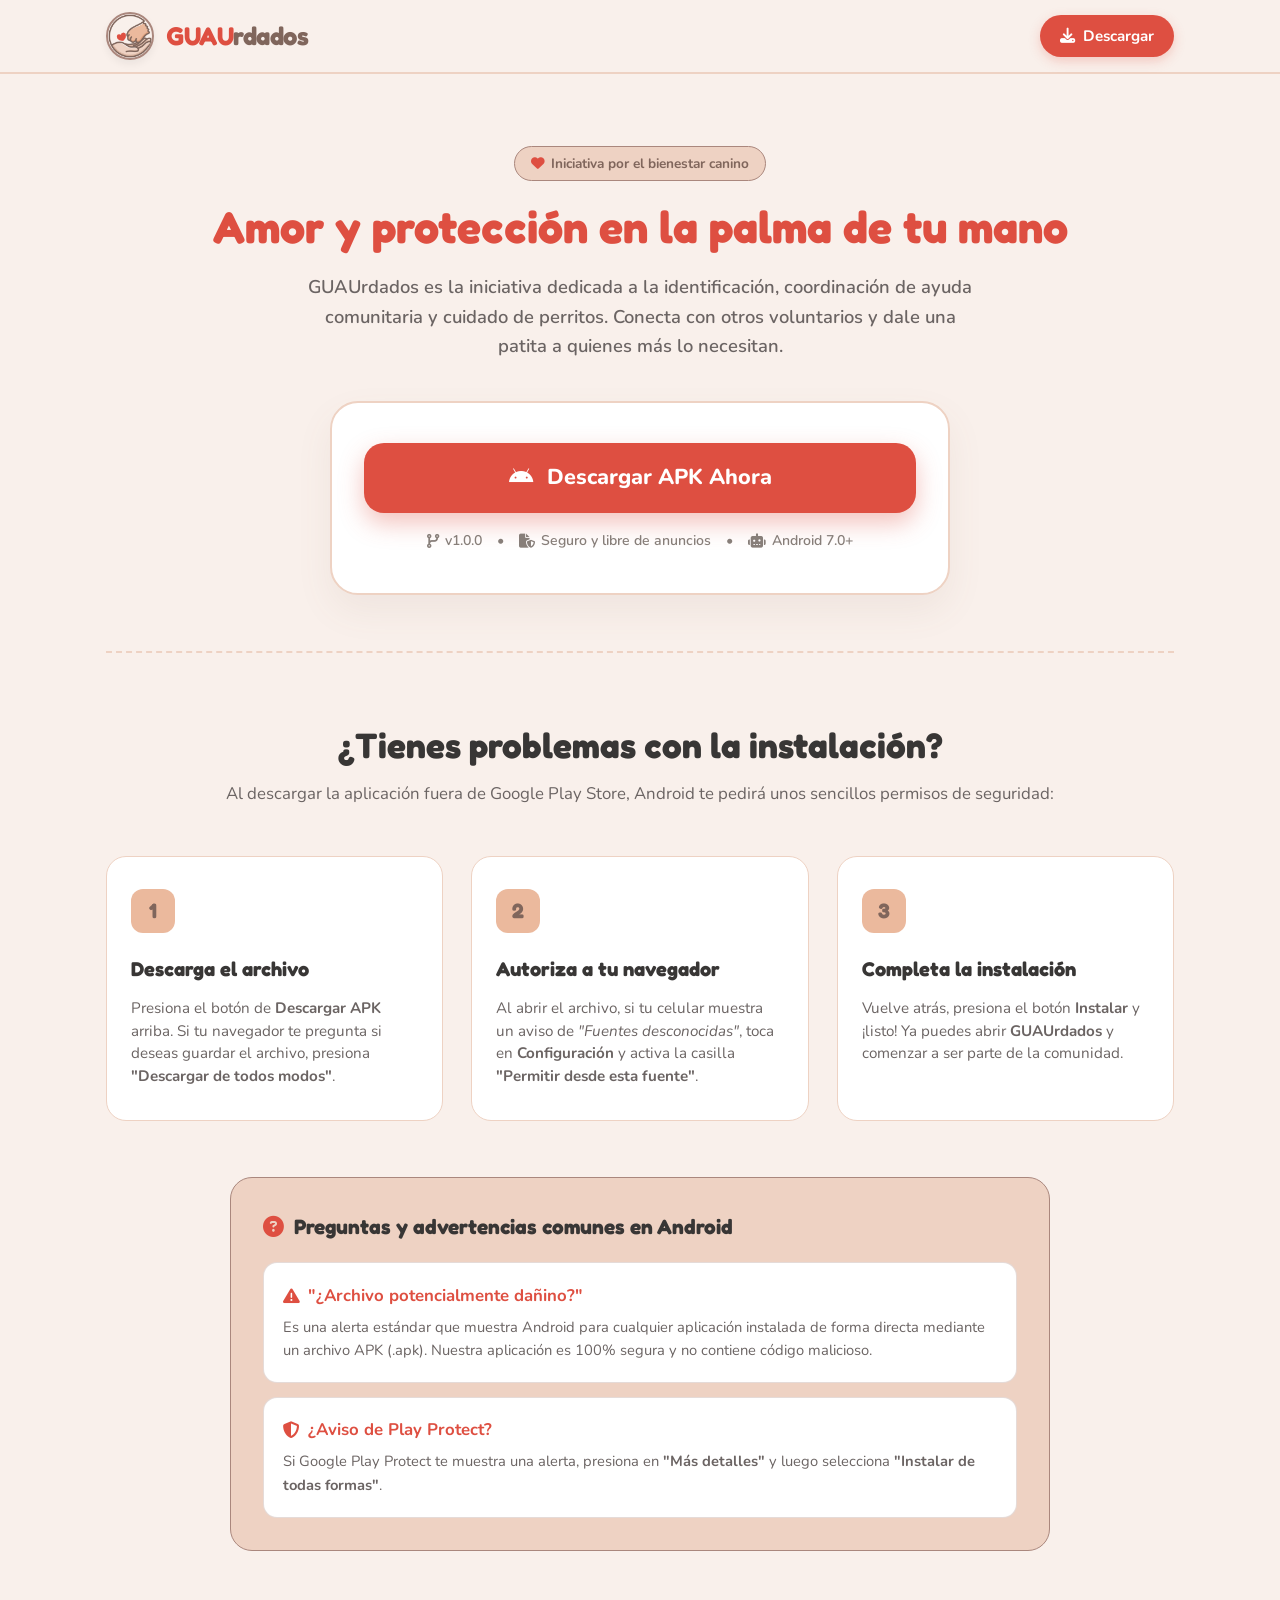
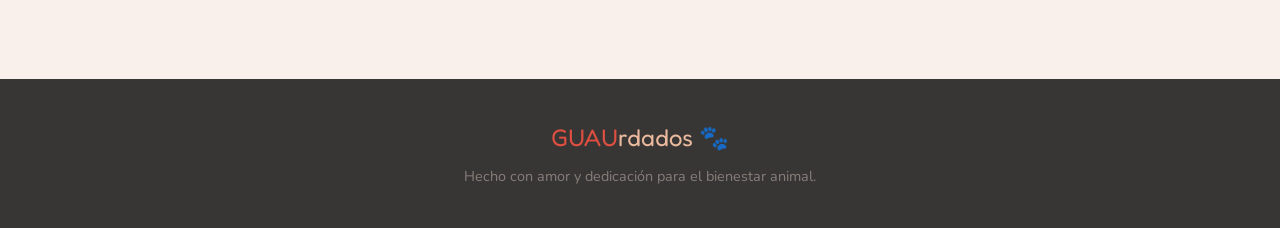
==== index.html @ b1b67083 "feat: initial commit web guaurdados" ====
<!DOCTYPE html>
<html lang="es">
<head>
  <meta charset="UTF-8">
  <meta name="viewport" content="width=device-width, initial-scale=1.0">
  <title>GUAUrdados - Descarga la App Móvil</title>
  <meta name="description" content="Descarga la aplicación oficial de GUAUrdados. Cuidado, rescate y protección para nuestros perritos.">
  
  <!-- Tipografía Google Fonts -->
  <link rel="preconnect" href="https://fonts.googleapis.com">
  <link rel="preconnect" href="https://fonts.gstatic.com" crossorigin>
  <link href="https://fonts.googleapis.com/css2?family=Fredoka:wght@400;600;700&family=Nunito:wght@400;600;700;800&display=swap" rel="stylesheet">
  <link rel="stylesheet" href="styles.css">
  <!-- Font Awesome para íconos -->
  <link rel="stylesheet" href="https://cdnjs.cloudflare.com/ajax/libs/font-awesome/6.4.0/css/all.min.css">

  </head>
<body>

  <!-- Barra de navegación -->
  <header class="navbar">
    <div class="container nav-container">
      <div class="brand-logo">
        <!-- Logo redondo de GUAUrdados -->
        <img src="imagotipo.png" alt="Logo GUAUrdados" class="brand-logo">
        <span class="brand-title brand-font"><span class="guau">GUAU</span><span class="rdados">rdados</span></span>
      </div>
      <a href="#descarga" class="nav-btn">
        <i class="fa-solid fa-download"></i>
        <span>Descargar</span>
      </a>
    </div>
  </header>

  <!-- Hero Section -->
  <main class="container">
    <section class="hero" id="descarga">
      <div class="hero-badge">
        <i class="fa-solid fa-heart" style="color: var(--color-title);"></i>
        Iniciativa por el bienestar canino
      </div>
      
      <h1 class="hero-title">Amor y protección en la palma de tu mano</h1>
      <p class="hero-description">
        GUAUrdados es la iniciativa dedicada a la identificación, coordinación de ayuda comunitaria y cuidado de perritos. Conecta con otros voluntarios y dale una patita a quienes más lo necesitan.
      </p>

      <!-- Tarjeta Principal de Descarga -->
      <div class="hero-card">
        <!-- Configura el atributo href con la ruta relativa de tu archivo .apk (ejemplo: app-release.apk) -->
        <a href="app-release.apk" download class="download-btn" id="btn-apk">
          <i class="fa-brands fa-android"></i>
          <span>Descargar APK Ahora</span>
        </a>

        <div class="download-meta">
          <span><i class="fa-solid fa-code-branch"></i> v1.0.0</span>
          <span>•</span>
          <span><i class="fa-solid fa-file-shield"></i> Seguro y libre de anuncios</span>
          <span>•</span>
          <span><i class="fa-solid fa-robot"></i> Android 7.0+</span>
        </div>
      </div>
    </section>

    <!-- Sección de Ayuda e Instalación -->
    <section class="install-section" id="ayuda">
      <div class="section-header">
        <h2>¿Tienes problemas con la instalación?</h2>
        <p>Al descargar la aplicación fuera de Google Play Store, Android te pedirá unos sencillos permisos de seguridad:</p>
      </div>

      <!-- Pasos explicativos -->
      <div class="steps-grid">
        <div class="step-card">
          <div class="step-number">1</div>
          <h3>Descarga el archivo</h3>
          <p>Presiona el botón de <strong>Descargar APK</strong> arriba. Si tu navegador te pregunta si deseas guardar el archivo, presiona <strong>"Descargar de todos modos"</strong>.</p>
        </div>

        <div class="step-card">
          <div class="step-number">2</div>
          <h3>Autoriza a tu navegador</h3>
          <p>Al abrir el archivo, si tu celular muestra un aviso de <em>"Fuentes desconocidas"</em>, toca en <strong>Configuración</strong> y activa la casilla <strong>"Permitir desde esta fuente"</strong>.</p>
        </div>

        <div class="step-card">
          <div class="step-number">3</div>
          <h3>Completa la instalación</h3>
          <p>Vuelve atrás, presiona el botón <strong>Instalar</strong> y ¡listo! Ya puedes abrir <strong>GUAUrdados</strong> y comenzar a ser parte de la comunidad.</p>
        </div>
      </div>

      <!-- Solución de advertencias frecuentes -->
      <div class="faq-box">
        <h3 class="faq-title">
          <i class="fa-solid fa-circle-question" style="color: var(--color-title);"></i>
          Preguntas y advertencias comunes en Android
        </h3>

        <div class="faq-item">
          <h4><i class="fa-solid fa-triangle-exclamation"></i> "¿Archivo potencialmente dañino?"</h4>
          <p>Es una alerta estándar que muestra Android para cualquier aplicación instalada de forma directa mediante un archivo APK (.apk). Nuestra aplicación es 100% segura y no contiene código malicioso.</p>
        </div>

        <div class="faq-item">
          <h4><i class="fa-solid fa-shield-halved"></i> ¿Aviso de Play Protect?</h4>
          <p>Si Google Play Protect te muestra una alerta, presiona en <strong>"Más detalles"</strong> y luego selecciona <strong>"Instalar de todas formas"</strong>.</p>
        </div>
      </div>
    </section>
  </main>

  <!-- Footer -->
  <footer>
    <div class="container">
      <div class="footer-logo brand-font">
        <span class="guau">GUAU</span><span class="rdados">rdados</span> 🐾
      </div>
      <p class="footer-text">Hecho con amor y dedicación para el bienestar animal.</p>
    </div>
  </footer>

</body>
</html>
---- styles.css ----
/* Variables de la paleta oficial */
:root {
    --color-title: #de4f41;       /* Títulos principales */
    --color-subtitle: #383635;    /* Subtítulos */
    --color-text: #6b6463;        /* Texto plano */
    --color-1: #877e79;           /* Color 1 */
    --color-2: #80665c;           /* Color 2 */
    --color-3: #aa877d;           /* Color 3 */
    --color-btn-forum: #ebb99d;   /* Fondos y botón foro */
    --color-5: #eed2c3;           /* Color 5 */
    --color-bg-light: #f9f0eb;    /* Color 6 (Fondo general) */
    --color-white: #ffffff;       /* Color 7 */
}

* {
    box-sizing: border-box;
    margin: 0;
    padding: 0;
}

body {
    font-family: 'Nunito', sans-serif;
    background-color: var(--color-bg-light);
    color: var(--color-text);
    line-height: 1.6;
    overflow-x: hidden;
}

h1, h2, h3, .brand-font {
    font-family: 'Fredoka', cursive, sans-serif;
}

a {
    text-decoration: none;
    color: inherit;
}

/* Container base */
.container {
    width: 90%;
    max-width: 1100px;
    margin: 0 auto;
    padding: 0 1rem;
}

/* Navbar */
.navbar {
    position: sticky;
    top: 0;
    background: rgba(249, 240, 235, 0.95);
    backdrop-filter: blur(10px);
    z-index: 1000;
    border-bottom: 2px solid var(--color-5);
    padding: 0.75rem 0;
}

.nav-container {
    display: flex;
    justify-content: space-between;
    align-items: center;
}

.brand-logo {
    display: flex;
    align-items: center;
    gap: 12px;
}

.brand-logo img {
    width: 48px;
    height: 48px;
    border-radius: 50%;
    object-fit: cover;
    border: 2px solid var(--color-3);
    box-shadow: 0 4px 8px rgba(0,0,0,0.06);
}

.brand-title {
    font-size: 1.6rem;
    font-weight: 700;
    letter-spacing: -0.5px;
}

.brand-title .guau {
    color: var(--color-title);
}

.brand-title .rdados {
    color: var(--color-2);
}

.nav-btn {
    background-color: var(--color-title);
    color: var(--color-white);
    padding: 0.55rem 1.25rem;
    border-radius: 999px;
    font-weight: 700;
    font-size: 0.95rem;
    display: inline-flex;
    align-items: center;
    gap: 8px;
    transition: all 0.25s ease;
    box-shadow: 0 4px 12px rgba(222, 79, 65, 0.25);
}

.nav-btn:hover {
    background-color: #cb4033;
    transform: translateY(-2px);
    box-shadow: 0 6px 16px rgba(222, 79, 65, 0.35);
}

/* Hero Section */
.hero {
    padding: 4.5rem 0 3.5rem;
    text-align: center;
    position: relative;
}

.hero-badge {
    display: inline-flex;
    align-items: center;
    gap: 6px;
    background-color: var(--color-5);
    color: var(--color-2);
    font-weight: 700;
    font-size: 0.85rem;
    padding: 0.35rem 1rem;
    border-radius: 50px;
    margin-bottom: 1.25rem;
    border: 1px solid var(--color-3);
}

.hero-title {
    font-size: 2.8rem;
    color: var(--color-title);
    margin-bottom: 1.25rem;
    line-height: 1.15;
}

.hero-description {
    font-size: 1.15rem;
    color: var(--color-text);
    max-width: 680px;
    margin: 0 auto 2.5rem;
    font-weight: 600;
}

.hero-card {
    background: var(--color-white);
    border: 2px solid var(--color-5);
    border-radius: 28px;
    padding: 2.5rem 2rem;
    max-width: 620px;
    margin: 0 auto;
    box-shadow: 0 16px 36px rgba(128, 102, 92, 0.08);
    position: relative;
}

.download-btn {
    background-color: var(--color-title);
    color: var(--color-white);
    display: flex;
    align-items: center;
    justify-content: center;
    gap: 14px;
    font-size: 1.35rem;
    font-weight: 800;
    padding: 1.1rem 2rem;
    border-radius: 20px;
    box-shadow: 0 10px 24px rgba(222, 79, 65, 0.35);
    transition: all 0.25s ease;
    cursor: pointer;
    border: none;
    width: 100%;
}

.download-btn:hover {
    background-color: #cb4033;
    transform: translateY(-3px);
    box-shadow: 0 14px 28px rgba(222, 79, 65, 0.45);
}

.download-meta {
    display: flex;
    justify-content: center;
    align-items: center;
    gap: 15px;
    margin-top: 1.1rem;
    font-size: 0.88rem;
    color: var(--color-1);
    font-weight: 600;
}

.download-meta span {
    display: flex;
    align-items: center;
    gap: 6px;
}

/* Section: Instalación */
.install-section {
    padding: 4rem 0;
    border-top: 2px dashed var(--color-5);
}

.section-header {
    text-align: center;
    margin-bottom: 3rem;
}

.section-header h2 {
    font-size: 2.2rem;
    color: var(--color-subtitle);
    margin-bottom: 0.5rem;
}

.section-header p {
    color: var(--color-text);
    font-size: 1.05rem;
}

/* Steps Grid */
.steps-grid {
    display: grid;
    grid-template-columns: repeat(auto-fit, minmax(280px, 1fr));
    gap: 1.75rem;
    margin-bottom: 3.5rem;
}

.step-card {
    background: var(--color-white);
    border-radius: 20px;
    padding: 2rem 1.5rem;
    border: 1.5px solid var(--color-5);
    position: relative;
    transition: transform 0.2s ease;
    display: flex;
    flex-direction: column;
    align-items: flex-start;
}

.step-card:hover {
    transform: translateY(-4px);
    border-color: var(--color-btn-forum);
}

.step-number {
    width: 44px;
    height: 44px;
    background: var(--color-btn-forum);
    color: var(--color-2);
    border-radius: 12px;
    display: flex;
    align-items: center;
    justify-content: center;
    font-size: 1.3rem;
    font-weight: 800;
    margin-bottom: 1.25rem;
    font-family: 'Fredoka', cursive;
}

.step-card h3 {
    font-size: 1.25rem;
    color: var(--color-subtitle);
    margin-bottom: 0.75rem;
}

.step-card p {
    font-size: 0.95rem;
    color: var(--color-text);
    line-height: 1.5;
}

/* FAQ / Troubleshooting */
.faq-box {
    background: var(--color-5);
    border-radius: 22px;
    padding: 2rem;
    max-width: 820px;
    margin: 0 auto;
    border: 1.5px solid var(--color-3);
}

.faq-title {
    font-size: 1.3rem;
    color: var(--color-subtitle);
    margin-bottom: 1.2rem;
    display: flex;
    align-items: center;
    gap: 10px;
}

.faq-item {
    background: var(--color-white);
    padding: 1.2rem;
    border-radius: 14px;
    margin-bottom: 0.85rem;
    border: 1px solid rgba(170, 135, 125, 0.3);
}

.faq-item:last-child {
    margin-bottom: 0;
}

.faq-item h4 {
    font-size: 1.05rem;
    color: var(--color-title);
    margin-bottom: 0.4rem;
    display: flex;
    align-items: center;
    gap: 8px;
}

.faq-item p {
    font-size: 0.92rem;
    color: var(--color-text);
}

/* Footer */
footer {
    background-color: var(--color-subtitle);
    color: var(--color-5);
    padding: 2.5rem 0;
    text-align: center;
    margin-top: 4rem;
}

.footer-logo {
    font-size: 1.5rem;
    margin-bottom: 0.5rem;
}

.footer-logo .guau {
    color: var(--color-title);
}

.footer-logo .rdados {
    color: var(--color-btn-forum);
}

.footer-text {
    font-size: 0.9rem;
    color: var(--color-1);
}

/* Responsive */
@media (max-width: 640px) {
    .hero-title {
    font-size: 2.1rem;
    }
    .hero-card {
    padding: 1.75rem 1.25rem;
    }
    .download-btn {
    font-size: 1.15rem;
    padding: 0.95rem 1.2rem;
    }
}
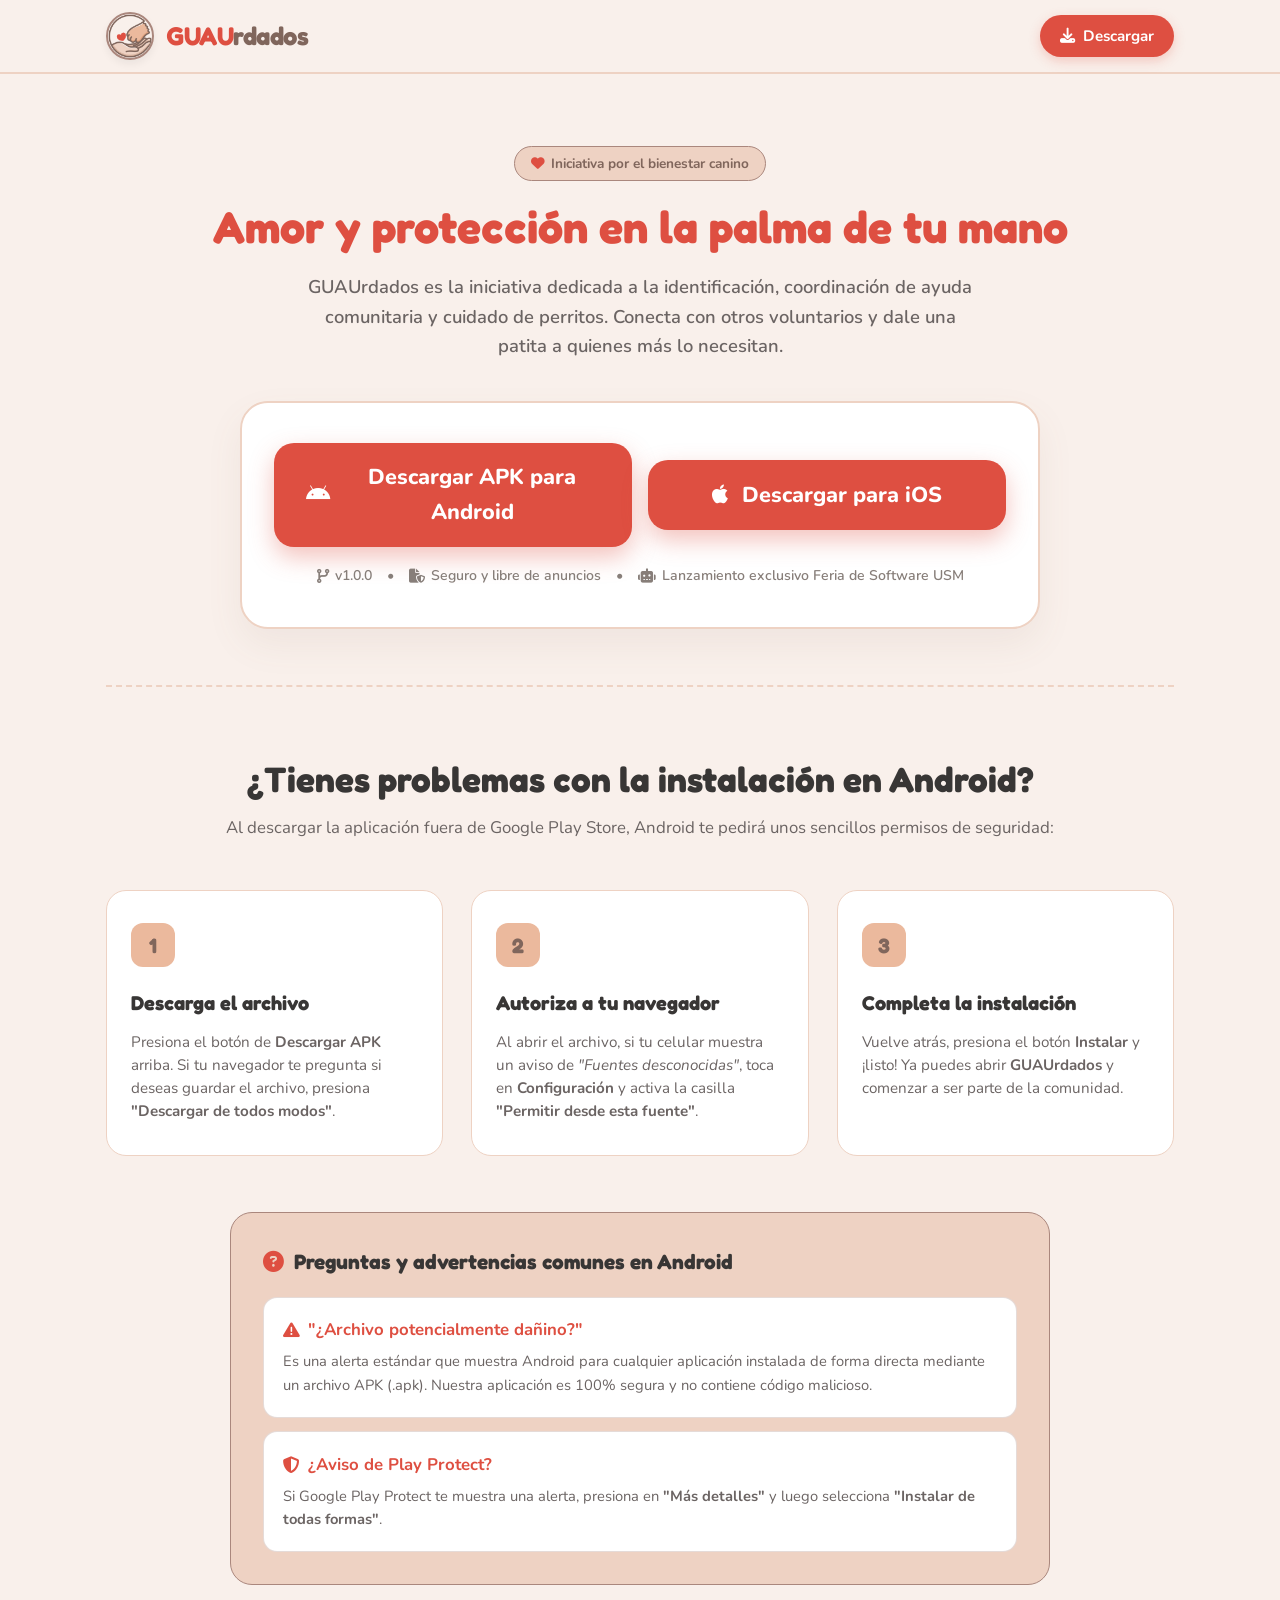
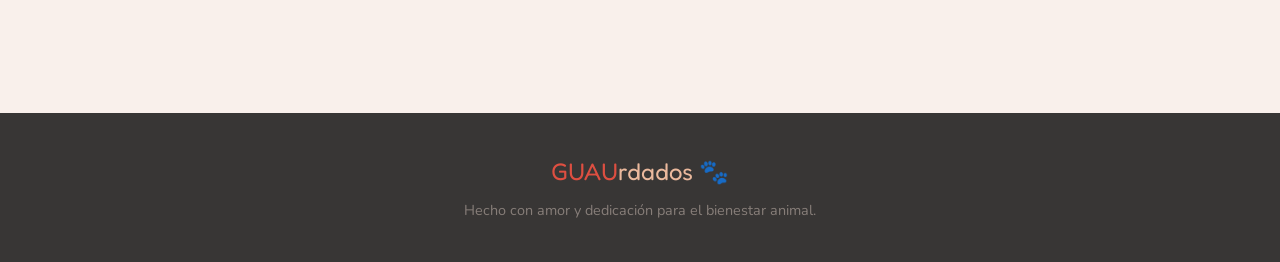
==== commit cf01cb0c: "actualización botones para android y ios" ====
--- a/index.html
+++ b/index.html
@@ -47,18 +47,24 @@
 
       <!-- Tarjeta Principal de Descarga -->
       <div class="hero-card">
-        <!-- Configura el atributo href con la ruta relativa de tu archivo .apk (ejemplo: app-release.apk) -->
-        <a href="app-release.apk" download class="download-btn" id="btn-apk">
-          <i class="fa-brands fa-android"></i>
-          <span>Descargar APK Ahora</span>
-        </a>
+        <!-- Contenedor para los botones en línea -->
+        <div class="download-buttons-container">
+          <a href="app-release.apk" download class="download-btn" id="btn-android">
+            <i class="fa-brands fa-android"></i>
+            <span>Descargar APK para Android</span>
+          </a>
+          <a href="#" download class="download-btn" id="btn-ios">
+            <i class="fa-brands fa-apple"></i>
+            <span>Descargar para iOS</span>
+          </a>
+        </div>
 
         <div class="download-meta">
           <span><i class="fa-solid fa-code-branch"></i> v1.0.0</span>
           <span>•</span>
           <span><i class="fa-solid fa-file-shield"></i> Seguro y libre de anuncios</span>
           <span>•</span>
-          <span><i class="fa-solid fa-robot"></i> Android 7.0+</span>
+          <span><i class="fa-solid fa-robot"></i> Lanzamiento exclusivo Feria de Software USM</span>
         </div>
       </div>
     </section>
@@ -66,7 +72,7 @@
     <!-- Sección de Ayuda e Instalación -->
     <section class="install-section" id="ayuda">
       <div class="section-header">
-        <h2>¿Tienes problemas con la instalación?</h2>
+        <h2>¿Tienes problemas con la instalación en Android?</h2>
         <p>Al descargar la aplicación fuera de Google Play Store, Android te pedirá unos sencillos permisos de seguridad:</p>
       </div>
 
--- a/styles.css
+++ b/styles.css
@@ -150,14 +150,25 @@
     border: 2px solid var(--color-5);
     border-radius: 28px;
     padding: 2.5rem 2rem;
-    max-width: 620px;
+    max-width: 800px;
     margin: 0 auto;
     box-shadow: 0 16px 36px rgba(128, 102, 92, 0.08);
     position: relative;
 }
 
-.download-btn {
+/* Contenedor flex para poner los botones lado a lado */
+.download-buttons-container {
+    display: flex;
+    gap: 16px; /* Espacio entre los botones */
+    width: 100%;
+    justify-content: center;
+    align-items: center;
+}
+
+.download-buttons-container .download-btn {
     background-color: var(--color-title);
+    flex: 1;
+    text-align: center;
     color: var(--color-white);
     display: flex;
     align-items: center;
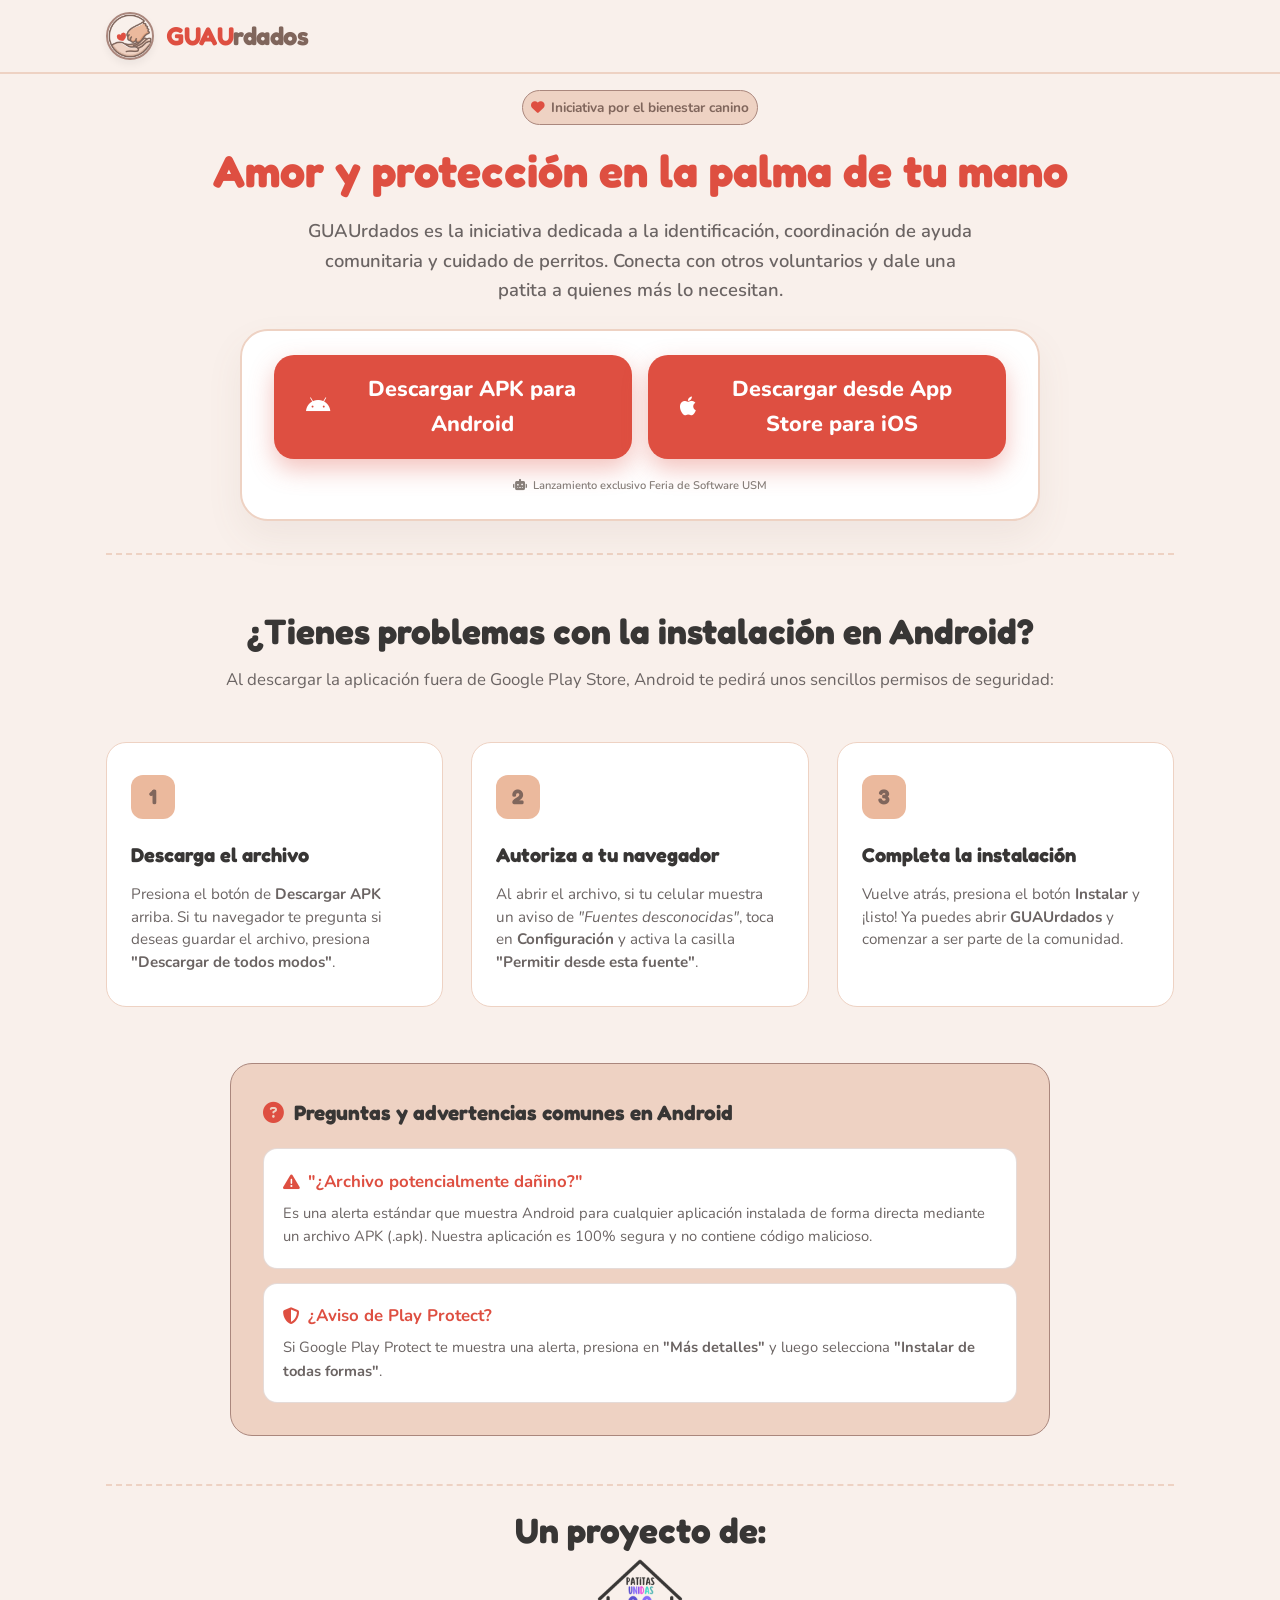
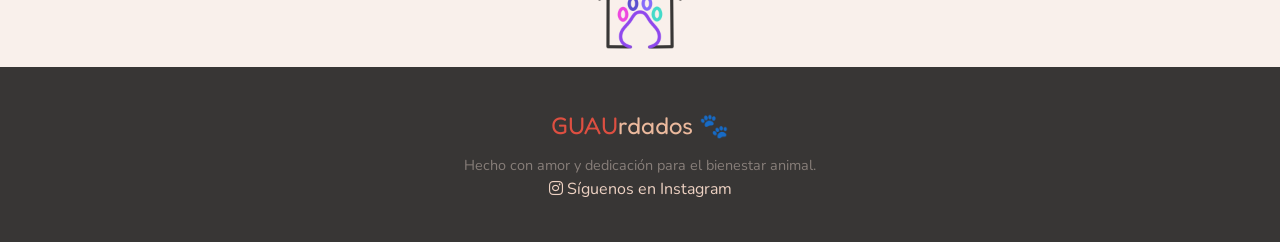
==== commit 45740a15: "ajustes de responsividad de los botones, edición de footer y se agrega logo de equipo" ====
--- a/index.html
+++ b/index.html
@@ -25,10 +25,6 @@
         <img src="imagotipo.png" alt="Logo GUAUrdados" class="brand-logo">
         <span class="brand-title brand-font"><span class="guau">GUAU</span><span class="rdados">rdados</span></span>
       </div>
-      <a href="#descarga" class="nav-btn">
-        <i class="fa-solid fa-download"></i>
-        <span>Descargar</span>
-      </a>
     </div>
   </header>
 
@@ -55,15 +51,11 @@
           </a>
           <a href="#" download class="download-btn" id="btn-ios">
             <i class="fa-brands fa-apple"></i>
-            <span>Descargar para iOS</span>
+            <span>Descargar desde App Store para iOS</span>
           </a>
         </div>
 
         <div class="download-meta">
-          <span><i class="fa-solid fa-code-branch"></i> v1.0.0</span>
-          <span>•</span>
-          <span><i class="fa-solid fa-file-shield"></i> Seguro y libre de anuncios</span>
-          <span>•</span>
           <span><i class="fa-solid fa-robot"></i> Lanzamiento exclusivo Feria de Software USM</span>
         </div>
       </div>
@@ -115,6 +107,13 @@
         </div>
       </div>
     </section>
+
+    <section class="team-section" id="equipo">
+      <div class="team-header">
+        <h2>Un proyecto de:</h2>
+      </div>
+      <img src="PatitasUnidas-logo.png" alt="Logo Equipo (Patitas Unidas)" style="width: 100px; height: auto;">
+    </section>
   </main>
 
   <!-- Footer -->
@@ -124,6 +123,8 @@
         <span class="guau">GUAU</span><span class="rdados">rdados</span> 🐾
       </div>
       <p class="footer-text">Hecho con amor y dedicación para el bienestar animal.</p>
+      <i class="fa-brands fa-instagram"></i>
+            <a href="https://www.instagram.com/guaurdados/" target="_blank" class="footer-link">Síguenos en Instagram</a>
     </div>
   </footer>
 
--- a/styles.css
+++ b/styles.css
@@ -111,7 +111,7 @@
 
 /* Hero Section */
 .hero {
-    padding: 4.5rem 0 3.5rem;
+    padding: 1rem 0 2rem;
     text-align: center;
     position: relative;
 }
@@ -124,7 +124,7 @@
     color: var(--color-2);
     font-weight: 700;
     font-size: 0.85rem;
-    padding: 0.35rem 1rem;
+    padding: 0.35rem 0.5rem;
     border-radius: 50px;
     margin-bottom: 1.25rem;
     border: 1px solid var(--color-3);
@@ -141,7 +141,7 @@
     font-size: 1.15rem;
     color: var(--color-text);
     max-width: 680px;
-    margin: 0 auto 2.5rem;
+    margin: 0 auto 1.5rem;
     font-weight: 600;
 }
 
@@ -149,14 +149,14 @@
     background: var(--color-white);
     border: 2px solid var(--color-5);
     border-radius: 28px;
-    padding: 2.5rem 2rem;
+    padding: 1.5rem 2rem;
     max-width: 800px;
     margin: 0 auto;
     box-shadow: 0 16px 36px rgba(128, 102, 92, 0.08);
     position: relative;
 }
 
-/* Contenedor flex para poner los botones lado a lado */
+/* Contenedor flex para los botones */
 .download-buttons-container {
     display: flex;
     gap: 16px; /* Espacio entre los botones */
@@ -167,7 +167,7 @@
 
 .download-buttons-container .download-btn {
     background-color: var(--color-title);
-    flex: 1;
+    flex: 1; /* Hace que ambos botones tengan exactamente el mismo tamaño en web */
     text-align: center;
     color: var(--color-white);
     display: flex;
@@ -182,7 +182,7 @@
     transition: all 0.25s ease;
     cursor: pointer;
     border: none;
-    width: 100%;
+    box-sizing: border-box;
 }
 
 .download-btn:hover {
@@ -197,7 +197,7 @@
     align-items: center;
     gap: 15px;
     margin-top: 1.1rem;
-    font-size: 0.88rem;
+    font-size: 0.7rem;
     color: var(--color-1);
     font-weight: 600;
 }
@@ -210,7 +210,7 @@
 
 /* Section: Instalación */
 .install-section {
-    padding: 4rem 0;
+    padding: 3rem 0;
     border-top: 2px dashed var(--color-5);
 }
 
@@ -228,6 +228,20 @@
 .section-header p {
     color: var(--color-text);
     font-size: 1.05rem;
+}
+
+.team-section {
+    align-items: center;
+    text-align: center;
+    border-top: 2px dashed var(--color-5);
+    padding-top: 1rem;
+    padding-bottom: 0rem;
+}
+
+.team-header h2 {
+    font-size: 2.2rem;
+    color: var(--color-subtitle);
+    margin-bottom: 0rem;
 }
 
 /* Steps Grid */
@@ -333,7 +347,6 @@
     color: var(--color-5);
     padding: 2.5rem 0;
     text-align: center;
-    margin-top: 4rem;
 }
 
 .footer-logo {
@@ -366,4 +379,21 @@
     font-size: 1.15rem;
     padding: 0.95rem 1.2rem;
     }
+    /* Versión móvil: se apilan verticalmente y conservan su tamaño uniforme */
+    .download-buttons-container {
+        flex-direction: column; /* Apila los botones de forma vertical */
+    }
+    .download-buttons-container .download-btn {
+        width: 100%; /* Ocupan todo el ancho de la tarjeta */
+    }
+    .download-buttons-container {
+        flex-direction: column; /* Apila los botones de forma vertical */
+    }
+    .download-buttons-container .download-btn {
+        width: 100%; /* Ocupan todo el ancho de la tarjeta */
+        font-size: 1.05rem; /* Achicamos el texto en móvil para que luzca proporcionado */
+        padding: 0.9rem 1rem; /* Ajustamos un poco el padding vertical y horizontal */
+        min-height: auto; /* Permite que se adapten de forma natural en celulares */
+        white-space: normal; /* Permite que baje de línea ordenadamente si el texto es largo */
+    }
 }
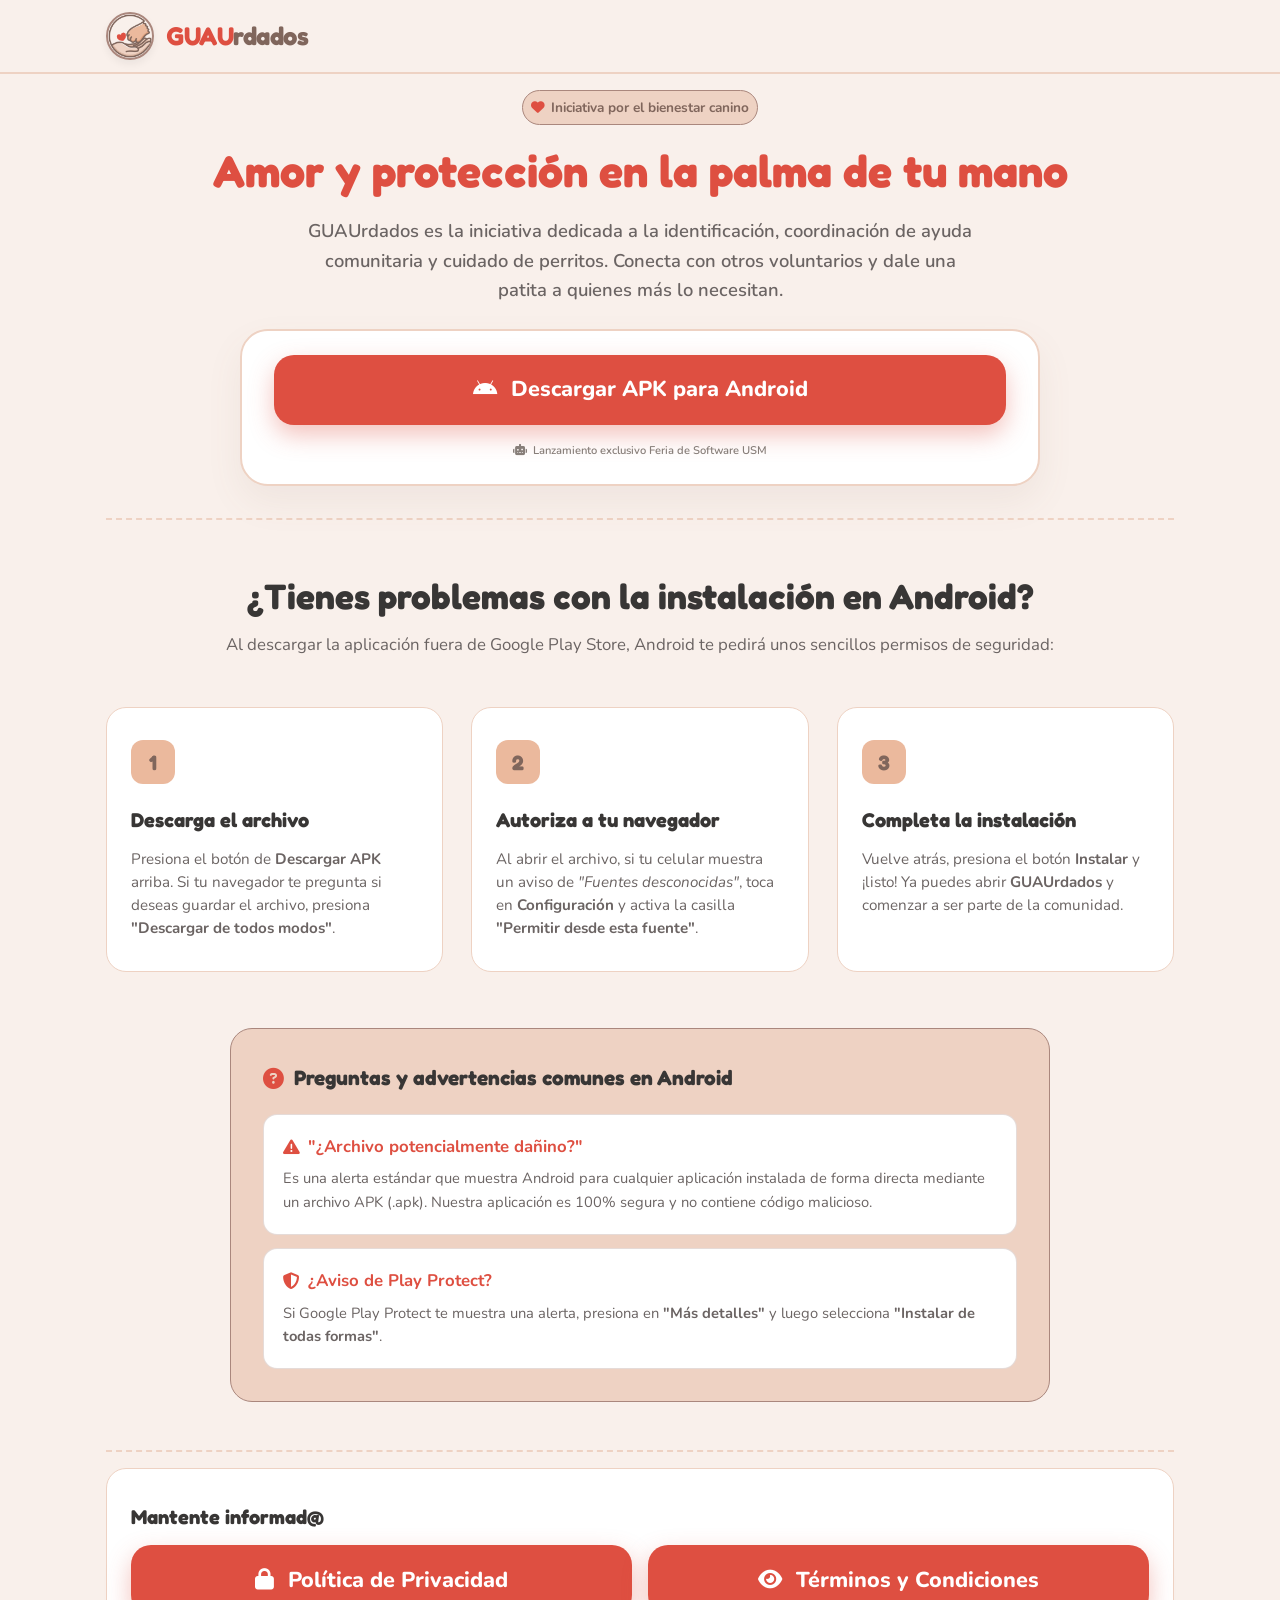
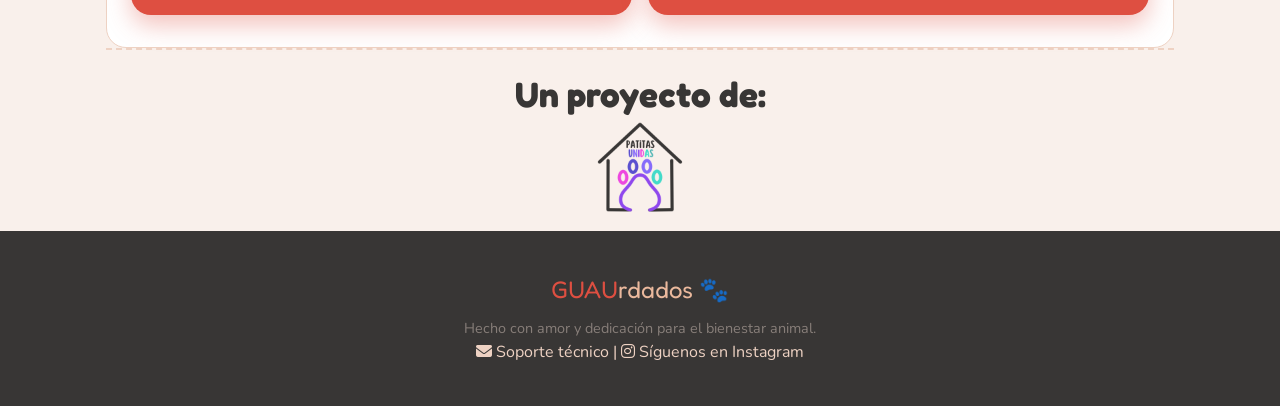
==== commit 6762b06e: "se añaden los términos y condiciones, y detalles de privacidad" ====
--- a/index.html
+++ b/index.html
@@ -49,10 +49,10 @@
             <i class="fa-brands fa-android"></i>
             <span>Descargar APK para Android</span>
           </a>
-          <a href="#" download class="download-btn" id="btn-ios">
+          <!-- <a href="#" download class="download-btn" id="btn-ios">
             <i class="fa-brands fa-apple"></i>
             <span>Descargar desde App Store para iOS</span>
-          </a>
+          </a> -->
         </div>
 
         <div class="download-meta">
@@ -108,6 +108,24 @@
       </div>
     </section>
 
+    <section class="team-section" id="contacto">
+      <!-- Tarjeta -->
+      <div class="step-card">
+        <h3>Mantente informad@</h3>
+        <!-- Contenedor para los botones -->
+        <div class="download-buttons-container">
+          <a href="privacidad.html" class="download-btn" id="btn-privacidad">
+            <i class="fa-solid fa-lock"></i>
+            <span>Política de Privacidad</span>
+          </a>
+          <a href="terminos.html" class="download-btn" id="btn-terminos">
+            <i class="fa-solid fa-eye"></i>
+            <span>Términos y Condiciones</span>
+          </a>
+        </div>
+      </div>
+    </section>
+
     <section class="team-section" id="equipo">
       <div class="team-header">
         <h2>Un proyecto de:</h2>
@@ -123,8 +141,10 @@
         <span class="guau">GUAU</span><span class="rdados">rdados</span> 🐾
       </div>
       <p class="footer-text">Hecho con amor y dedicación para el bienestar animal.</p>
+      <i class="fa-solid fa-envelope"></i>
+        <a href="mailto:patitas.unidas.usm@gmail.com" class="footer-link">Soporte técnico | </a>
       <i class="fa-brands fa-instagram"></i>
-            <a href="https://www.instagram.com/guaurdados/" target="_blank" class="footer-link">Síguenos en Instagram</a>
+        <a href="https://www.instagram.com/guaurdados/" target="_blank" class="footer-link">Síguenos en Instagram</a>
     </div>
   </footer>
 
